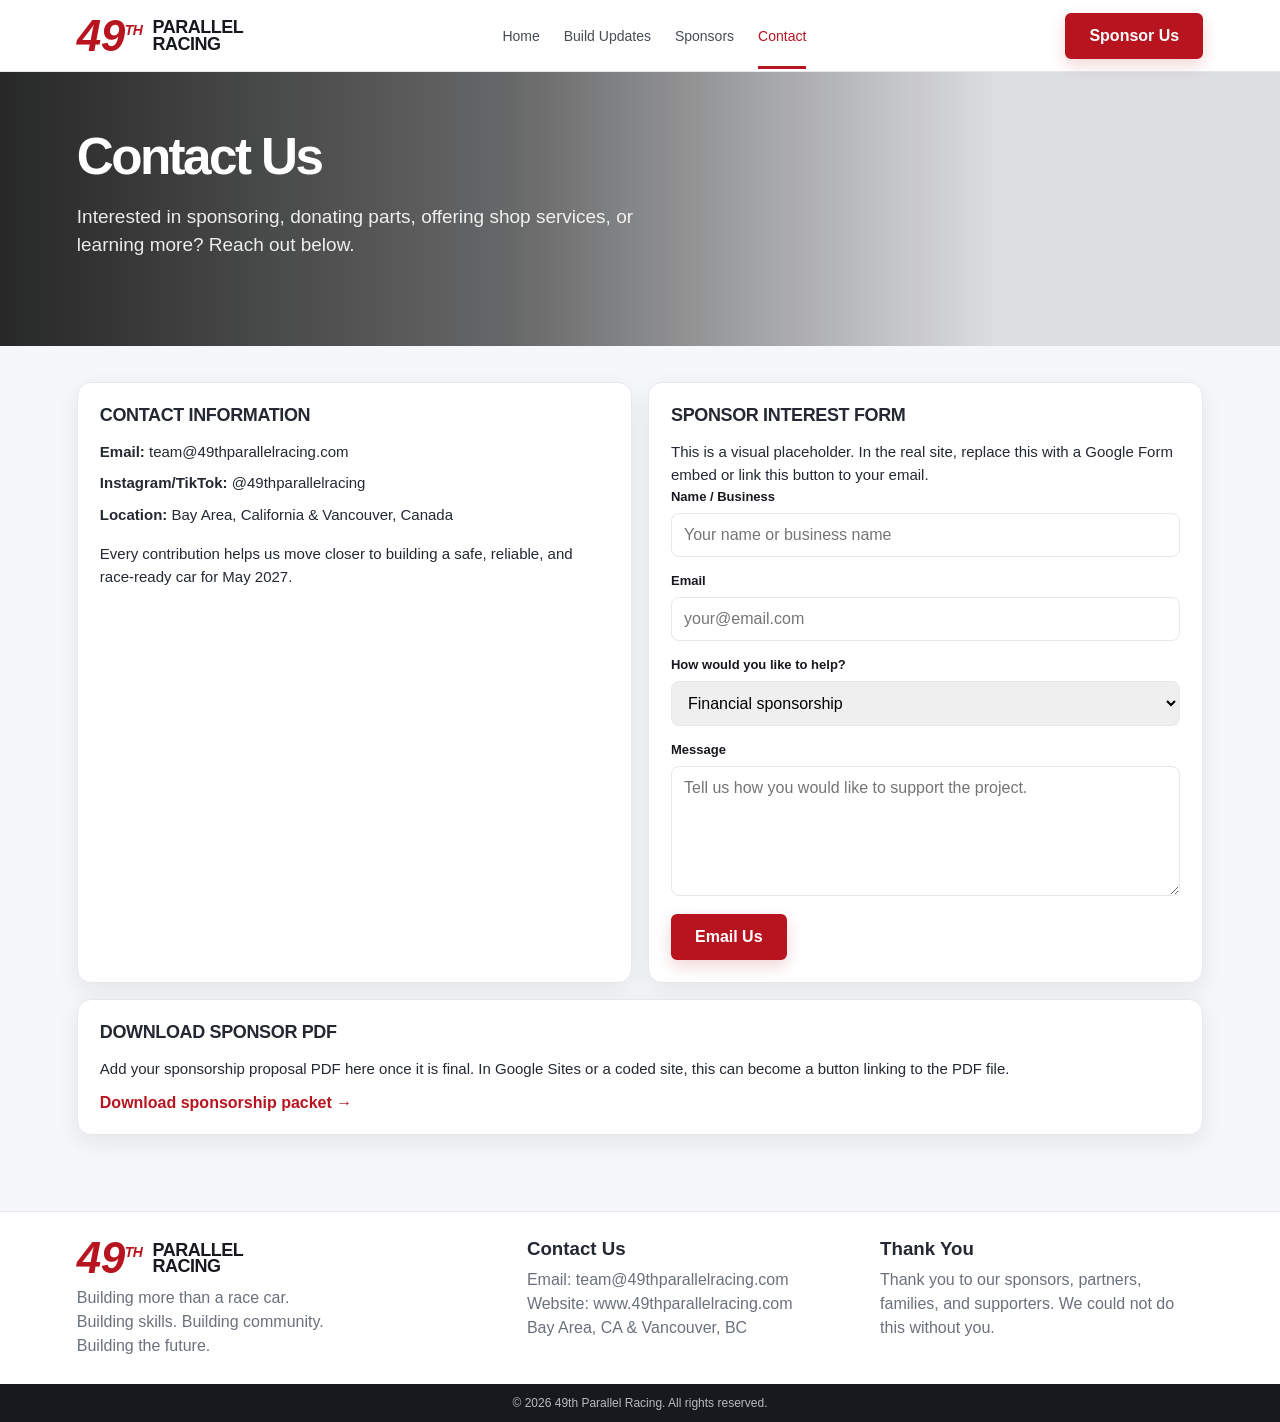
==== contact.html @ cd092ab9 "Add files via upload" ====
<!DOCTYPE html>
<html lang="en">
<head>
  <meta charset="UTF-8" />
  <meta name="viewport" content="width=device-width, initial-scale=1.0" />
  <title>Contact | 49th Parallel Racing</title>
  <link rel="stylesheet" href="styles.css" />
</head>
<body>

<header class="nav">
  <a class="logo" href="index.html">
    <div class="logo-number">49<sup style="font-size:14px;">TH</sup></div>
    <div class="logo-text">PARALLEL<br>RACING</div>
  </a>
  <nav class="nav-links">
    <a href="index.html">Home</a>
    <a href="updates.html">Build Updates</a>
    <a href="sponsors.html">Sponsors</a>
    <a href="contact.html" class="active">Contact</a>
  </nav>
  <a class="btn" href="contact.html">Sponsor Us</a>
</header>


<section class="hero small">
  <div class="hero-content">
    <h1>Contact Us</h1>
    <p>Interested in sponsoring, donating parts, offering shop services, or learning more? Reach out below.</p>
  </div>
</section>

<main class="wrap">
  <section class="page-grid">
    <div class="card half">
      <h2>Contact Information</h2>
      <p><strong>Email:</strong> team@49thparallelracing.com</p>
      <p style="margin-top:8px;"><strong>Instagram/TikTok:</strong> @49thparallelracing</p>
      <p style="margin-top:8px;"><strong>Location:</strong> Bay Area, California & Vancouver, Canada</p>
      <p style="margin-top:16px;">Every contribution helps us move closer to building a safe, reliable, and race-ready car for May 2027.</p>
    </div>

    <div class="card half form-box">
      <h2>Sponsor Interest Form</h2>
      <p>This is a visual placeholder. In the real site, replace this with a Google Form embed or link this button to your email.</p>
      <form>
        <label>Name / Business</label>
        <input type="text" placeholder="Your name or business name" />
        <label>Email</label>
        <input type="email" placeholder="your@email.com" />
        <label>How would you like to help?</label>
        <select>
          <option>Financial sponsorship</option>
          <option>Parts donation</option>
          <option>Shop service / labor</option>
          <option>Other</option>
        </select>
        <label>Message</label>
        <textarea placeholder="Tell us how you would like to support the project."></textarea>
        <a class="btn" href="mailto:team@49thparallelracing.com">Email Us</a>
      </form>
    </div>

    <div class="card wide">
      <h2>Download Sponsor PDF</h2>
      <p>Add your sponsorship proposal PDF here once it is final. In Google Sites or a coded site, this can become a button linking to the PDF file.</p>
      <a class="red-link" href="#">Download sponsorship packet →</a>
    </div>
  </section>
</main>


<footer class="footer" id="contact">
  <div>
    <div class="logo">
      <div class="logo-number">49<sup style="font-size:14px;">TH</sup></div>
      <div class="logo-text">PARALLEL<br>RACING</div>
    </div>
    <p>Building more than a race car.<br>Building skills. Building community.<br>Building the future.</p>
  </div>
  <div>
    <h3>Contact Us</h3>
    <p>Email: team@49thparallelracing.com<br>Website: www.49thparallelracing.com<br>Bay Area, CA & Vancouver, BC</p>
  </div>
  <div>
    <h3>Thank You</h3>
    <p>Thank you to our sponsors, partners, families, and supporters. We could not do this without you.</p>
  </div>
</footer>
<div class="copyright">© 2026 49th Parallel Racing. All rights reserved.</div>

</body>
</html>
---- styles.css ----
:root {
  --red: #b8141f;
  --red-dark: #8f1019;
  --dark: #17191f;
  --text: #242833;
  --muted: #6a707d;
  --line: #e6e8ee;
  --card: #ffffff;
  --bg: #f6f7f9;
  --soft-red: #fff1f2;
  --shadow: 0 8px 24px rgba(15, 23, 42, 0.08);
  --radius: 14px;
  --max: 1180px;
}

* { box-sizing: border-box; }

html { scroll-behavior: smooth; }

body {
  margin: 0;
  font-family: Inter, Arial, Helvetica, sans-serif;
  background: var(--bg);
  color: var(--text);
}

a { color: inherit; text-decoration: none; }

img { max-width: 100%; display: block; }

.nav {
  height: 72px;
  background: #fff;
  display: flex;
  align-items: center;
  justify-content: space-between;
  padding: 0 6vw;
  border-bottom: 1px solid var(--line);
  position: sticky;
  top: 0;
  z-index: 10;
}

.logo {
  display: flex;
  align-items: center;
  gap: 10px;
  font-weight: 900;
  letter-spacing: -0.03em;
  line-height: 0.9;
}

.logo-number {
  font-size: 44px;
  color: var(--red);
  font-style: italic;
}

.logo-text {
  font-size: 18px;
  color: var(--dark);
}

.nav-links {
  display: flex;
  gap: 24px;
  align-items: center;
  font-size: 14px;
}

.nav-links a {
  color: #1f2430;
  opacity: 0.82;
  padding: 26px 0 22px;
  border-bottom: 3px solid transparent;
}

.nav-links a:hover,
.nav-links a.active {
  color: var(--red);
  opacity: 1;
  border-bottom-color: var(--red);
}

.btn {
  background: var(--red);
  color: white;
  padding: 12px 22px;
  border-radius: 6px;
  font-weight: 800;
  display: inline-block;
  border: 2px solid var(--red);
  box-shadow: 0 6px 16px rgba(184, 20, 31, 0.18);
  transition: transform 0.15s ease, background 0.15s ease;
}

.btn:hover {
  background: var(--red-dark);
  border-color: var(--red-dark);
  transform: translateY(-1px);
}

.btn.secondary {
  background: rgba(0,0,0,0.15);
  border-color: rgba(255,255,255,0.65);
  box-shadow: none;
}

.btn.light {
  background: white;
  color: var(--red);
  border-color: white;
}

.hero {
  min-height: 390px;
  position: relative;
  display: flex;
  align-items: center;
  padding: 60px 6vw;
  color: white;
  overflow: hidden;
  background:
    linear-gradient(90deg, rgba(0,0,0,0.84) 0%, rgba(0,0,0,0.58) 40%, rgba(0,0,0,0.10) 78%),
    url('https://images.unsplash.com/photo-1503376780353-7e6692767b70?auto=format&fit=crop&w=2400&q=80') center/cover;
}

.hero.small {
  min-height: 260px;
}

.hero-content {
  max-width: 560px;
  position: relative;
  z-index: 2;
}

.hero h1 {
  font-size: clamp(42px, 5vw, 72px);
  line-height: 0.96;
  margin: 0 0 22px;
  letter-spacing: -0.05em;
}

.hero.small h1 {
  font-size: clamp(38px, 4vw, 58px);
}

.hero p {
  font-size: 19px;
  line-height: 1.45;
  margin: 0 0 28px;
  color: rgba(255,255,255,0.9);
}

.hero-actions {
  display: flex;
  gap: 14px;
  flex-wrap: wrap;
}

.wrap {
  width: min(var(--max), calc(100% - 12vw));
  margin: 0 auto;
  padding: 18px 0 54px;
}

.snapshot {
  display: grid;
  grid-template-columns: repeat(6, 1fr);
  gap: 0;
  background: white;
  border: 1px solid var(--line);
  border-radius: var(--radius);
  box-shadow: var(--shadow);
  overflow: hidden;
  margin-top: -42px;
  position: relative;
  z-index: 4;
}

.snap-item {
  padding: 22px 18px;
  border-right: 1px solid var(--line);
  display: flex;
  gap: 12px;
  align-items: center;
}

.snap-item:last-child { border-right: none; }

.snap-icon {
  font-size: 25px;
  color: var(--red);
  flex: 0 0 auto;
}

.label {
  font-size: 11px;
  font-weight: 900;
  letter-spacing: 0.08em;
  color: var(--dark);
  text-transform: uppercase;
  margin-bottom: 4px;
}

.snap-item p {
  margin: 0;
  color: var(--text);
  font-size: 13px;
  line-height: 1.25;
}

.grid {
  display: grid;
  grid-template-columns: repeat(12, 1fr);
  gap: 16px;
  margin-top: 16px;
}

.card {
  background: var(--card);
  border: 1px solid var(--line);
  border-radius: var(--radius);
  box-shadow: var(--shadow);
  padding: 22px;
}

.card h2, .section h2 {
  margin: 0 0 14px;
  font-size: 18px;
  text-transform: uppercase;
  letter-spacing: -0.02em;
}

.card p, .section p {
  color: var(--text);
  line-height: 1.55;
  margin: 0;
  font-size: 15px;
}

.about { grid-column: span 4; }
.why { grid-column: span 8; }

.why-grid {
  display: grid;
  grid-template-columns: repeat(5, 1fr);
  gap: 14px;
  text-align: center;
}

.why-box {
  border-left: 1px solid var(--line);
  padding: 8px 10px;
}

.why-box:first-child { border-left: none; }

.why-icon {
  font-size: 35px;
  color: var(--red);
  margin-bottom: 8px;
}

.why-box strong {
  display: block;
  font-size: 13px;
  margin-bottom: 6px;
}

.why-box span {
  color: var(--muted);
  font-size: 12px;
  line-height: 1.35;
  display: block;
}

.team { grid-column: span 4; }
.plan { grid-column: span 5; }
.funding { grid-column: span 3; }

.team-grid {
  display: grid;
  grid-template-columns: repeat(4, 1fr);
  gap: 12px;
}

.person {
  background: #f8f9fb;
  border: 1px solid var(--line);
  border-radius: 10px;
  overflow: hidden;
  text-align: center;
}

.avatar {
  height: 80px;
  background: linear-gradient(135deg, #d8dce5, #f1f2f5);
  display: flex;
  align-items: center;
  justify-content: center;
  font-size: 34px;
}

.person strong {
  display: block;
  font-size: 12px;
  margin-top: 8px;
}

.person span {
  display: block;
  color: var(--red);
  font-size: 10px;
  font-weight: 800;
  margin: 3px 0 8px;
}

.timeline {
  display: grid;
  grid-template-columns: repeat(4, 1fr);
  gap: 10px;
  position: relative;
  margin-top: 18px;
}

.phase {
  border: 1px solid var(--line);
  border-radius: 10px;
  padding: 14px 10px;
  text-align: center;
  background: #fff;
}

.phase small {
  color: var(--red);
  font-weight: 900;
  display: block;
  margin-bottom: 6px;
}

.phase strong {
  font-size: 13px;
  display: block;
  margin-bottom: 4px;
}

.phase span {
  color: var(--muted);
  font-size: 11px;
  line-height: 1.35;
  display: block;
}

.amount {
  font-size: 24px;
  font-weight: 900;
  color: var(--red);
  margin: 8px 0 6px;
}

.progress-track {
  width: 100%;
  height: 15px;
  background: #dde0e6;
  border-radius: 999px;
  overflow: hidden;
  margin: 12px 0;
}

.progress-fill {
  height: 100%;
  width: var(--progress, 0%);
  background: linear-gradient(90deg, var(--red), #e64b55);
}

.sponsor-table { grid-column: span 5; overflow-x: auto; }

table {
  width: 100%;
  border-collapse: collapse;
  font-size: 12px;
  margin-top: 8px;
}

th, td {
  border: 1px solid var(--line);
  padding: 8px 7px;
  text-align: center;
}

th {
  background: var(--red);
  color: white;
  text-transform: uppercase;
  font-size: 11px;
}

td:first-child {
  text-align: left;
  font-weight: 700;
  color: #333;
}

.partners { grid-column: span 4; }

.partner-logos {
  display: grid;
  grid-template-columns: repeat(3, 1fr);
  gap: 12px;
  margin-top: 16px;
}

.partner-logo {
  min-height: 54px;
  border: 1px solid var(--line);
  border-radius: 10px;
  display: flex;
  align-items: center;
  justify-content: center;
  color: var(--muted);
  font-weight: 900;
  background: #fafafa;
  text-align: center;
  padding: 8px;
}

.follow { grid-column: span 3; }

.socials {
  display: grid;
  gap: 12px;
  margin-top: 16px;
}

.social {
  display: flex;
  align-items: center;
  gap: 10px;
  color: var(--text);
  font-size: 14px;
}

.red-link {
  color: var(--red);
  font-weight: 800;
  display: inline-block;
  margin-top: 14px;
}

.section {
  margin-top: 18px;
}

.page-grid {
  display: grid;
  grid-template-columns: repeat(12, 1fr);
  gap: 16px;
  margin-top: 18px;
}

.wide { grid-column: span 12; }
.half { grid-column: span 6; }
.third { grid-column: span 4; }
.two-third { grid-column: span 8; }

.update-card {
  display: grid;
  grid-template-columns: 170px 1fr;
  gap: 18px;
  align-items: stretch;
}

.update-date {
  background: var(--soft-red);
  border: 1px solid #ffd7dc;
  border-radius: 12px;
  padding: 16px;
  color: var(--red);
  font-weight: 900;
  display: flex;
  align-items: center;
  justify-content: center;
  text-align: center;
  min-height: 130px;
}

.form-box input,
.form-box textarea,
.form-box select {
  width: 100%;
  border: 1px solid var(--line);
  border-radius: 8px;
  padding: 12px;
  margin: 8px 0 14px;
  font: inherit;
}

.form-box label {
  font-size: 13px;
  font-weight: 800;
  color: var(--dark);
}

.form-box textarea { min-height: 130px; resize: vertical; }

.footer {
  margin-top: 22px;
  padding: 26px 6vw;
  background: white;
  border-top: 1px solid var(--line);
  display: grid;
  grid-template-columns: 1.3fr 1fr 1fr;
  gap: 30px;
  align-items: start;
}

.footer p {
  margin: 8px 0 0;
  color: var(--muted);
  line-height: 1.5;
}

.footer h3 { margin: 0 0 8px; }

.copyright {
  background: var(--dark);
  color: rgba(255,255,255,0.7);
  text-align: center;
  padding: 12px;
  font-size: 12px;
}

@media (max-width: 1050px) {
  .nav-links { display: none; }
  .snapshot { grid-template-columns: repeat(2, 1fr); }
  .snap-item { border-right: none; border-bottom: 1px solid var(--line); }
  .about, .why, .team, .plan, .funding, .sponsor-table, .partners, .follow,
  .wide, .half, .third, .two-third { grid-column: span 12; }
  .why-grid { grid-template-columns: repeat(2, 1fr); }
  .timeline { grid-template-columns: repeat(2, 1fr); }
  .footer { grid-template-columns: 1fr; }
}

@media (max-width: 600px) {
  .nav { padding: 0 18px; }
  .logo-number { font-size: 34px; }
  .logo-text { font-size: 14px; }
  .hero { padding: 42px 18px 80px; }
  .wrap { width: calc(100% - 36px); padding: 16px 0 40px; }
  .snapshot { grid-template-columns: 1fr; }
  .why-grid, .timeline, .team-grid, .partner-logos, .update-card { grid-template-columns: 1fr; }
  .hero-actions { flex-direction: column; }
}
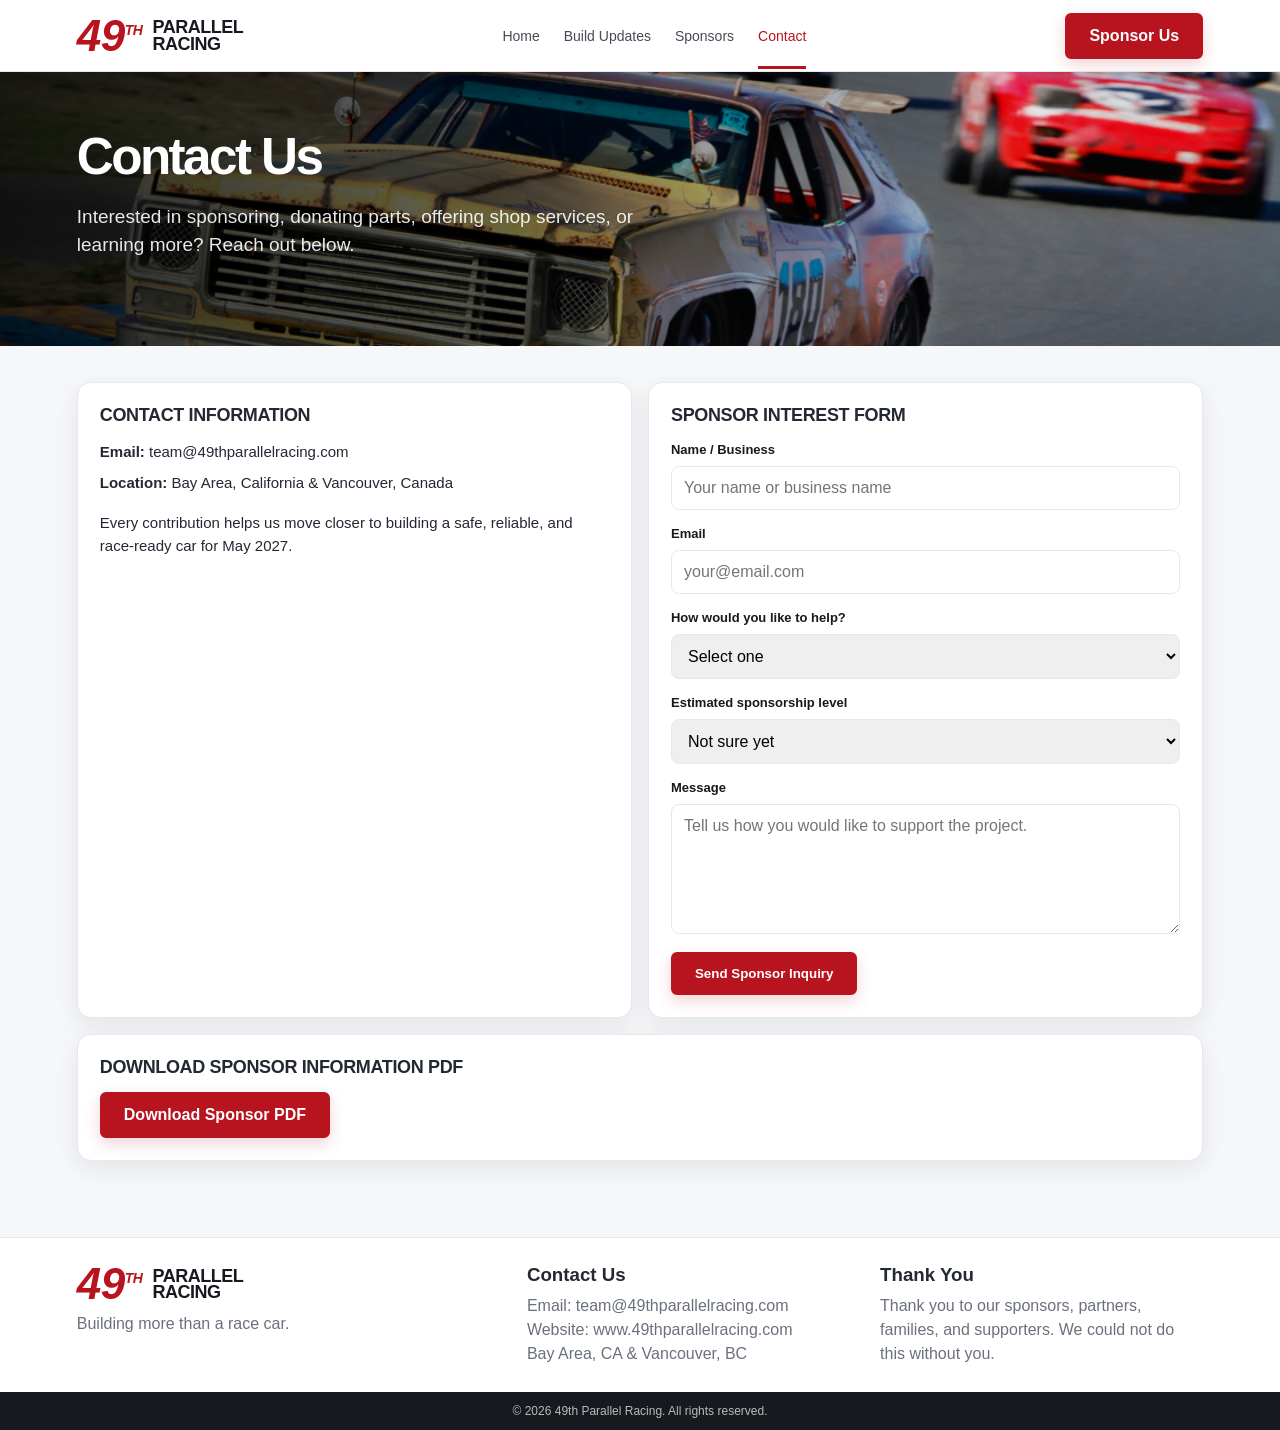
==== commit 74bca932: "Update website design and team section" ====
--- a/contact.html
+++ b/contact.html
@@ -35,37 +35,66 @@
     <div class="card half">
       <h2>Contact Information</h2>
       <p><strong>Email:</strong> team@49thparallelracing.com</p>
-      <p style="margin-top:8px;"><strong>Instagram/TikTok:</strong> @49thparallelracing</p>
       <p style="margin-top:8px;"><strong>Location:</strong> Bay Area, California & Vancouver, Canada</p>
       <p style="margin-top:16px;">Every contribution helps us move closer to building a safe, reliable, and race-ready car for May 2027.</p>
     </div>
 
     <div class="card half form-box">
       <h2>Sponsor Interest Form</h2>
-      <p>This is a visual placeholder. In the real site, replace this with a Google Form embed or link this button to your email.</p>
-      <form>
-        <label>Name / Business</label>
-        <input type="text" placeholder="Your name or business name" />
-        <label>Email</label>
-        <input type="email" placeholder="your@email.com" />
-        <label>How would you like to help?</label>
-        <select>
-          <option>Financial sponsorship</option>
-          <option>Parts donation</option>
-          <option>Shop service / labor</option>
-          <option>Other</option>
-        </select>
-        <label>Message</label>
-        <textarea placeholder="Tell us how you would like to support the project."></textarea>
-        <a class="btn" href="mailto:team@49thparallelracing.com">Email Us</a>
-      </form>
+      <form action="https://formspree.io/f/mzdlzpkq" method="POST">
+  <label>Name / Business</label>
+  <input 
+    type="text" 
+    name="name" 
+    placeholder="Your name or business name" 
+    required 
+  />
+
+  <label>Email</label>
+  <input 
+    type="email" 
+    name="email" 
+    placeholder="your@email.com" 
+    required 
+  />
+
+  <label>How would you like to help?</label>
+  <select name="support_type" required>
+    <option value="">Select one</option>
+    <option value="Financial sponsorship">Financial sponsorship</option>
+    <option value="Parts donation">Parts donation</option>
+    <option value="Shop service / labor">Shop service / labor</option>
+    <option value="Other">Other</option>
+  </select>
+
+  <label>Estimated sponsorship level</label>
+  <select name="sponsorship_level">
+    <option value="">Not sure yet</option>
+    <option value="Bronze: $50-$250">Bronze: $50-$250</option>
+    <option value="Silver: $250-$500">Silver: $250-$500</option>
+    <option value="Gold: $500-$1,000+">Gold: $500-$1,000+</option>
+    <option value="Shop Partner">Shop Partner</option>
+  </select>
+
+  <label>Message</label>
+  <textarea 
+    name="message" 
+    placeholder="Tell us how you would like to support the project."
+    required
+  ></textarea>
+
+  <!-- Simple spam trap: real users will not see this -->
+  <input type="text" name="_gotcha" style="display:none">
+
+  <button class="btn" type="submit">Send Sponsor Inquiry</button>
+</form>
     </div>
 
     <div class="card wide">
-      <h2>Download Sponsor PDF</h2>
-      <p>Add your sponsorship proposal PDF here once it is final. In Google Sites or a coded site, this can become a button linking to the PDF file.</p>
-      <a class="red-link" href="#">Download sponsorship packet →</a>
-    </div>
+      <h2>Download Sponsor Information PDF</h2>
+<a class="btn" href="downloads/sponsor-packet.pdf" download>
+  Download Sponsor PDF
+</a>    </div>
   </section>
 </main>
 
@@ -76,7 +105,7 @@
       <div class="logo-number">49<sup style="font-size:14px;">TH</sup></div>
       <div class="logo-text">PARALLEL<br>RACING</div>
     </div>
-    <p>Building more than a race car.<br>Building skills. Building community.<br>Building the future.</p>
+    <p>Building more than a race car.</p>
   </div>
   <div>
     <h3>Contact Us</h3>
--- a/styles.css
+++ b/styles.css
@@ -123,7 +123,7 @@
   overflow: hidden;
   background:
     linear-gradient(90deg, rgba(0,0,0,0.84) 0%, rgba(0,0,0,0.58) 40%, rgba(0,0,0,0.10) 78%),
-    url('https://images.unsplash.com/photo-1503376780353-7e6692767b70?auto=format&fit=crop&w=2400&q=80') center/cover;
+    url('assets/lemons2.jpg') center/cover;
 }
 
 .hero.small {
@@ -259,9 +259,19 @@
 .why-box:first-child { border-left: none; }
 
 .why-icon {
-  font-size: 35px;
-  color: var(--red);
-  margin-bottom: 8px;
+  width: 41px;
+  height: 41px;
+  color: var(--red);
+  margin: 4px auto 18px;
+  display: flex;
+  align-items: center;
+  justify-content: center;
+}
+
+.why-icon svg {
+  width: 46px;
+  height: 46px;
+  stroke-width: 1.9;
 }
 
 .why-box strong {
@@ -296,12 +306,38 @@
 }
 
 .avatar {
-  height: 80px;
+  height: 110px;
   background: linear-gradient(135deg, #d8dce5, #f1f2f5);
+  overflow: hidden;
   display: flex;
   align-items: center;
   justify-content: center;
-  font-size: 34px;
+}
+
+.avatar img,
+.team-img {
+  width: 100%;
+  height: 100%;
+  object-fit: cover;
+}
+
+/* Individual image positioning */
+/* Individual team image crops */
+
+.max-img {
+  transform: scale(1.15) translateY(5%);
+}
+
+.xavier-img {
+  transform: scale(2.5) translate(-7%, 18%);
+}
+
+.thomas-img {
+  transform: scale(2.6) translate(-7%, -1%);
+}
+
+.adam-img {
+  transform: scale(1) translateY(0%);
 }
 
 .person strong {
@@ -441,6 +477,14 @@
   gap: 10px;
   color: var(--text);
   font-size: 14px;
+}
+
+.social svg {
+  width: 20px;
+  height: 20px;
+  color: var(--red);
+  stroke-width: 2;
+  flex-shrink: 0;
 }
 
 .red-link {
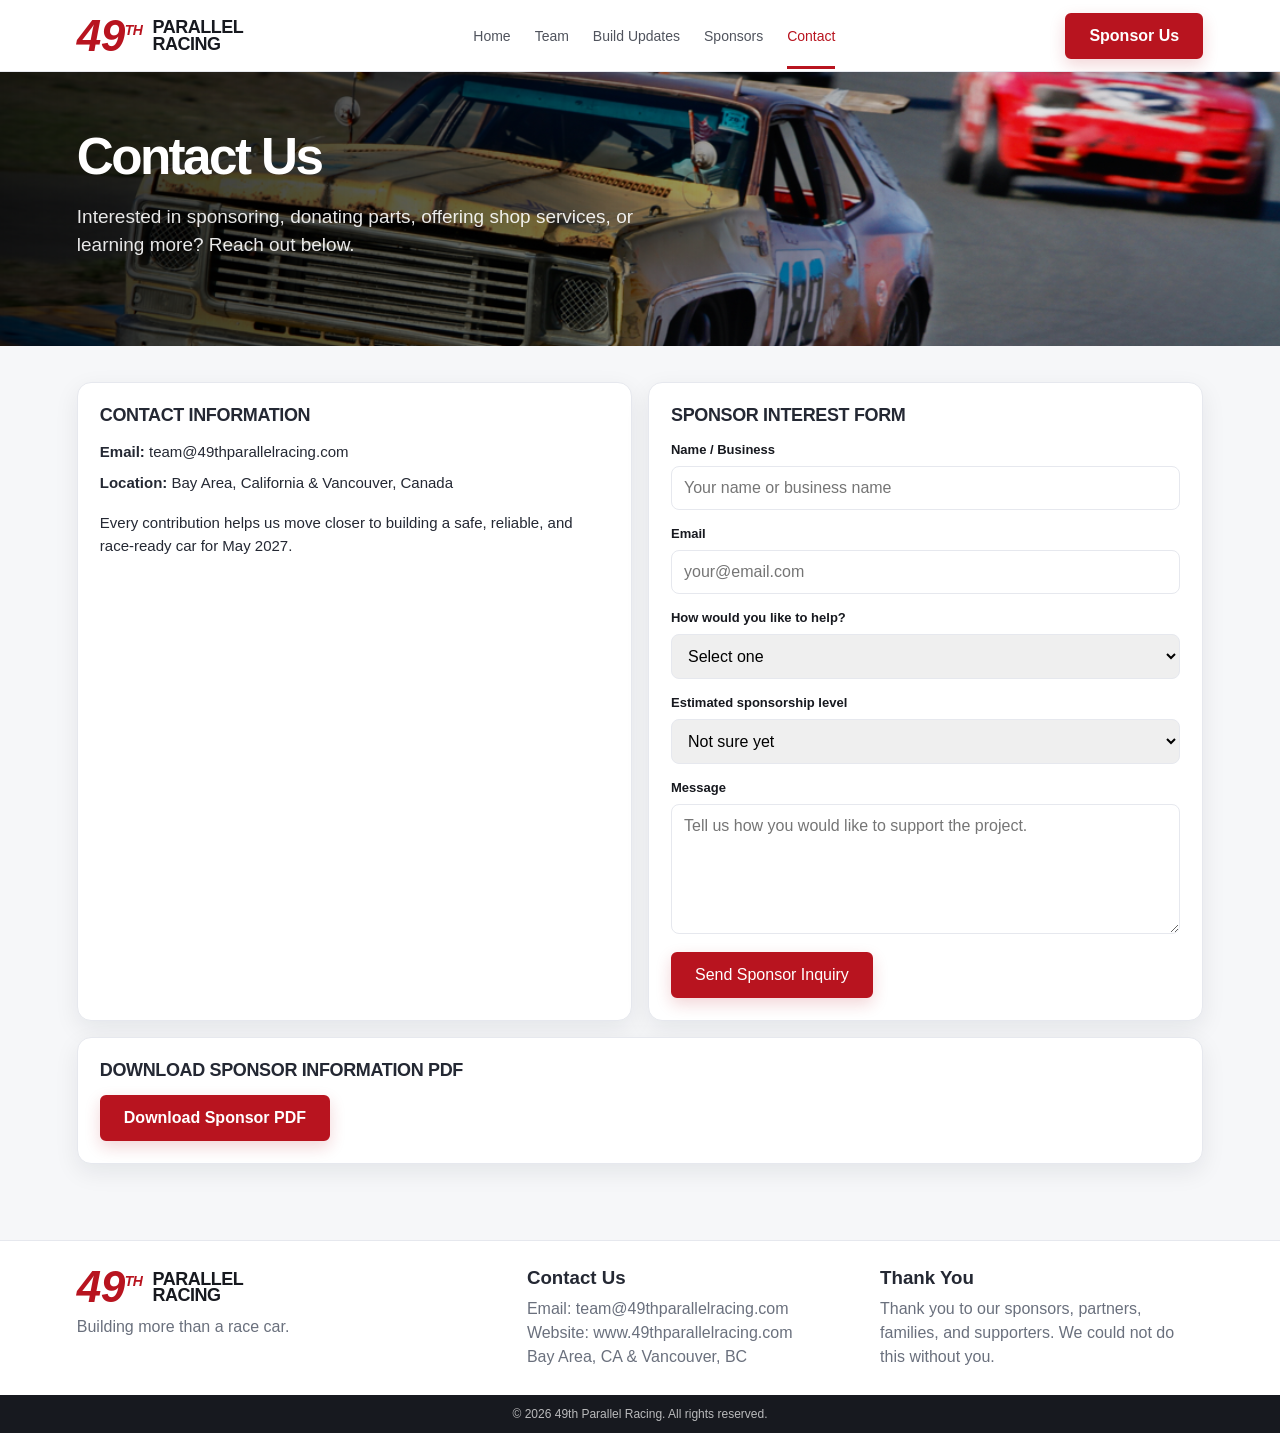
==== commit 2889cf30: "Huge changes team page added code refined" ====
--- a/contact.html
+++ b/contact.html
@@ -15,6 +15,7 @@
   </a>
   <nav class="nav-links">
     <a href="index.html">Home</a>
+    <a href="team.html">Team</a>
     <a href="updates.html">Build Updates</a>
     <a href="sponsors.html">Sponsors</a>
     <a href="contact.html" class="active">Contact</a>
--- a/styles.css
+++ b/styles.css
@@ -598,3 +598,508 @@
   .why-grid, .timeline, .team-grid, .partner-logos, .update-card { grid-template-columns: 1fr; }
   .hero-actions { flex-direction: column; }
 }
+
+/* ================================
+   Team Page
+================================ */
+
+.team-hero {
+  background:
+    linear-gradient(135deg, rgba(8, 11, 18, 0.92), rgba(8, 11, 18, 0.72)),
+    url("assets/hero-car.jpg") center/cover;
+  color: white;
+  padding: 95px 0 75px;
+}
+
+.team-hero h1 {
+  max-width: 850px;
+  font-size: clamp(42px, 6vw, 76px);
+  line-height: 0.95;
+  letter-spacing: -2px;
+  margin: 0 0 22px;
+}
+
+.team-hero p {
+  max-width: 780px;
+  font-size: 18px;
+  line-height: 1.7;
+  color: rgba(255, 255, 255, 0.82);
+}
+
+.team-intro {
+  display: grid;
+  grid-template-columns: 1.4fr 0.8fr;
+  gap: 28px;
+  align-items: stretch;
+  padding: 70px 0 30px;
+}
+
+.team-intro h2 {
+  font-size: clamp(30px, 4vw, 48px);
+  margin-bottom: 16px;
+}
+
+.team-intro p {
+  color: var(--muted);
+  line-height: 1.7;
+  font-size: 16px;
+}
+
+.team-intro-card {
+  background: white;
+  border: 1px solid rgba(20, 24, 34, 0.08);
+  border-radius: 24px;
+  padding: 28px;
+  box-shadow: 0 18px 45px rgba(20, 24, 34, 0.08);
+  display: flex;
+  flex-direction: column;
+  justify-content: center;
+}
+
+.team-intro-card svg {
+  width: 42px;
+  height: 42px;
+  color: var(--red);
+  margin-bottom: 18px;
+}
+
+.team-intro-card strong {
+  font-size: 22px;
+  line-height: 1.2;
+  margin-bottom: 12px;
+}
+
+.team-intro-card span {
+  color: var(--muted);
+  line-height: 1.6;
+}
+
+.team-members-large {
+  display: grid;
+  gap: 34px;
+  padding: 45px 0 70px;
+}
+
+.team-member-large {
+  display: grid;
+  grid-template-columns: 0.9fr 1.1fr;
+  gap: 34px;
+  align-items: center;
+  background: white;
+  border: 1px solid rgba(20, 24, 34, 0.08);
+  border-radius: 28px;
+  padding: 22px;
+  box-shadow: 0 18px 50px rgba(20, 24, 34, 0.08);
+}
+
+.team-member-large.reverse {
+  grid-template-columns: 1.1fr 0.9fr;
+}
+
+.team-member-large.reverse .member-photo {
+  order: 2;
+}
+
+.member-photo {
+  height: 390px;
+  border-radius: 22px;
+  overflow: hidden;
+  background: #f1f2f5;
+}
+
+.member-photo img {
+  width: 100%;
+  height: 100%;
+  object-fit: cover;
+  transform-origin: center center;
+}
+
+.member-info {
+  padding: 22px;
+}
+
+.member-role {
+  color: var(--red);
+  font-weight: 800;
+  text-transform: uppercase;
+  letter-spacing: 0.08em;
+  font-size: 13px;
+  margin-bottom: 10px;
+}
+
+.member-info h2 {
+  font-size: clamp(34px, 4vw, 54px);
+  margin: 0 0 16px;
+}
+
+.member-info p {
+  color: var(--muted);
+  line-height: 1.75;
+  margin-bottom: 14px;
+}
+
+/* Individual team page image adjustments */
+.max-team-page {
+  object-position: center 44%;
+  transform: scale(1.04);
+}
+
+.xavier-team-page {
+  object-position: 58% 28%;
+  transform: scale(1.14);
+}
+
+.thomas-team-page {
+  object-position: 60% 36%;
+  transform: scale(1.14);
+}
+
+.adam-team-page {
+  object-position: center 30%;
+  transform: scale(1.00);
+}
+
+.friendship-section {
+  padding: 30px 0 75px;
+}
+
+.centered {
+  text-align: center;
+  max-width: 780px;
+  margin-left: auto;
+  margin-right: auto;
+}
+
+.friendship-grid {
+  display: grid;
+  grid-template-columns: repeat(4, 1fr);
+  gap: 18px;
+  margin-top: 34px;
+}
+
+.friendship-card {
+  background: white;
+  border: 1px solid rgba(20, 24, 34, 0.08);
+  border-radius: 22px;
+  padding: 26px;
+  box-shadow: 0 14px 38px rgba(20, 24, 34, 0.06);
+}
+
+.friendship-card svg {
+  width: 34px;
+  height: 34px;
+  color: var(--red);
+  margin-bottom: 16px;
+}
+
+.friendship-card h3 {
+  margin-bottom: 10px;
+}
+
+.friendship-card p {
+  color: var(--muted);
+  line-height: 1.6;
+  font-size: 15px;
+}
+
+.team-cta {
+  background:
+    linear-gradient(135deg, rgba(184, 20, 31, 0.96), rgba(120, 12, 22, 0.96));
+  color: white;
+  border-radius: 30px;
+  padding: 48px;
+  margin-bottom: 80px;
+  box-shadow: 0 20px 60px rgba(184, 20, 31, 0.25);
+}
+
+.team-cta h2 {
+  font-size: clamp(32px, 4vw, 52px);
+  margin-bottom: 14px;
+}
+
+.team-cta p {
+  max-width: 780px;
+  color: rgba(255, 255, 255, 0.84);
+  line-height: 1.7;
+  margin-bottom: 24px;
+}
+
+.team-cta .btn {
+  background: white;
+  color: var(--red);
+}
+
+.team-cta .red-link {
+  color: white;
+}
+
+.cta-buttons {
+  display: flex;
+  gap: 18px;
+  align-items: center;
+  flex-wrap: wrap;
+}
+
+.center-button {
+  display: flex;
+  justify-content: center;
+  margin-top: 28px;
+}
+
+/* Mobile adjustments */
+@media (max-width: 900px) {
+  .team-intro {
+    grid-template-columns: 1fr;
+  }
+
+  .team-member-large,
+  .team-member-large.reverse {
+    grid-template-columns: 1fr;
+  }
+
+  .team-member-large.reverse .member-photo {
+    order: 0;
+  }
+
+  .member-photo {
+    height: 330px;
+  }
+
+  .friendship-grid {
+    grid-template-columns: repeat(2, 1fr);
+  }
+}
+
+@media (max-width: 600px) {
+  .team-hero {
+    padding: 75px 0 55px;
+  }
+
+  .team-member-large {
+    padding: 14px;
+  }
+
+  .member-info {
+    padding: 14px;
+  }
+
+  .member-photo {
+    height: 280px;
+  }
+
+  .friendship-grid {
+    grid-template-columns: 1fr;
+  }
+
+  .team-cta {
+    padding: 32px 24px;
+    border-radius: 22px;
+  }
+}
+
+
+/* ================================
+   Final cleanup after team page update
+   Keeps original homepage sizing while adding the new Team page
+================================ */
+
+/* Keep the page selection bar simple and consistent */
+.nav .logo {
+  flex: 0 0 auto;
+}
+
+.nav-links {
+  display: flex;
+  gap: 24px;
+  align-items: center;
+  font-size: 14px;
+}
+
+.nav-links a {
+  color: #1f2430;
+  opacity: 0.78;
+  padding: 26px 0 22px;
+  border-bottom: 3px solid transparent;
+  font-weight: 500;
+}
+
+.nav-links a:hover,
+.nav-links a.active {
+  color: var(--red);
+  opacity: 1;
+  border-bottom-color: var(--red);
+}
+
+.nav-button {
+  display: none;
+}
+
+button.btn {
+  cursor: pointer;
+  font: inherit;
+}
+
+/* Clean Lucide icons in the homepage snapshot row */
+.snap-icon {
+  width: 34px;
+  height: 34px;
+  border-radius: 10px;
+  background: var(--soft-red);
+  color: var(--red);
+  display: flex;
+  align-items: center;
+  justify-content: center;
+  flex: 0 0 34px;
+  font-size: 0;
+}
+
+.snap-icon svg {
+  width: 19px;
+  height: 19px;
+  stroke-width: 2.2;
+}
+
+/* Clean Lucide icons in Why This Matters */
+.why-icon {
+  width: 64px;
+  height: 64px;
+  color: var(--red);
+  background: rgba(184, 20, 31, 0.07);
+  border-radius: 999px;
+  margin: 4px auto 16px;
+  display: flex;
+  align-items: center;
+  justify-content: center;
+}
+
+.why-icon svg {
+  width: 34px;
+  height: 34px;
+  stroke-width: 2;
+}
+
+.team-intro-card i,
+.friendship-card i,
+.social i,
+.why-icon i,
+.snap-icon i {
+  display: flex;
+  align-items: center;
+  justify-content: center;
+}
+
+/* Restore the original homepage Meet the Team card sizing */
+.team {
+  grid-column: span 4;
+}
+
+.team .team-grid {
+  grid-template-columns: repeat(4, 1fr);
+  gap: 12px;
+}
+
+.team .avatar {
+  height: 110px;
+}
+
+.team .person {
+  background: #f8f9fb;
+  border: 1px solid var(--line);
+  border-radius: 10px;
+  overflow: hidden;
+  text-align: center;
+  box-shadow: none;
+}
+
+.team .person strong {
+  display: block;
+  font-size: 12px;
+  margin-top: 8px;
+}
+
+.team .person span {
+  display: block;
+  color: var(--red);
+  font-size: 10px;
+  font-weight: 800;
+  margin: 3px 0 8px;
+}
+
+/* Keep your hand-tuned homepage image crops exactly intact */
+.avatar img,
+.team-img {
+  width: 100%;
+  height: 100%;
+  object-fit: cover;
+  transform-origin: center center;
+}
+
+.max-img {
+  transform: scale(1.15) translateY(5%);
+}
+
+.xavier-img {
+  transform: scale(2.5) translate(-7%, 18%);
+}
+
+.thomas-img {
+  transform: scale(2.6) translate(-7%, -1%);
+}
+
+.adam-img {
+  transform: scale(1) translateY(0%);
+}
+
+/* Make the Team page use the same visual language as the other subpages */
+.team-intro {
+  padding: 38px 0 22px;
+}
+
+.team-members-large {
+  padding: 24px 0 58px;
+}
+
+.team-cta {
+  margin-top: 0;
+}
+
+.center-button {
+  display: flex;
+  justify-content: flex-start;
+  margin-top: 22px;
+}
+
+/* Responsive cleanup */
+@media (max-width: 1050px) {
+  .nav-links {
+    display: none;
+  }
+
+  .about, .why, .team, .plan, .funding, .sponsor-table, .partners, .follow,
+  .wide, .half, .third, .two-third {
+    grid-column: span 12;
+  }
+}
+
+@media (max-width: 600px) {
+  .team .team-grid {
+    grid-template-columns: 1fr;
+  }
+
+  .team .avatar {
+    height: 260px;
+  }
+}
+
+.member-meta {
+  display: inline-block;
+  color: var(--red);
+  background: var(--soft-red);
+  border: 1px solid #ffd7dc;
+  border-radius: 999px;
+  padding: 7px 12px;
+  font-size: 14px;
+  font-weight: 900;
+  letter-spacing: 0.01em;
+  margin: -4px 0 18px;
+}
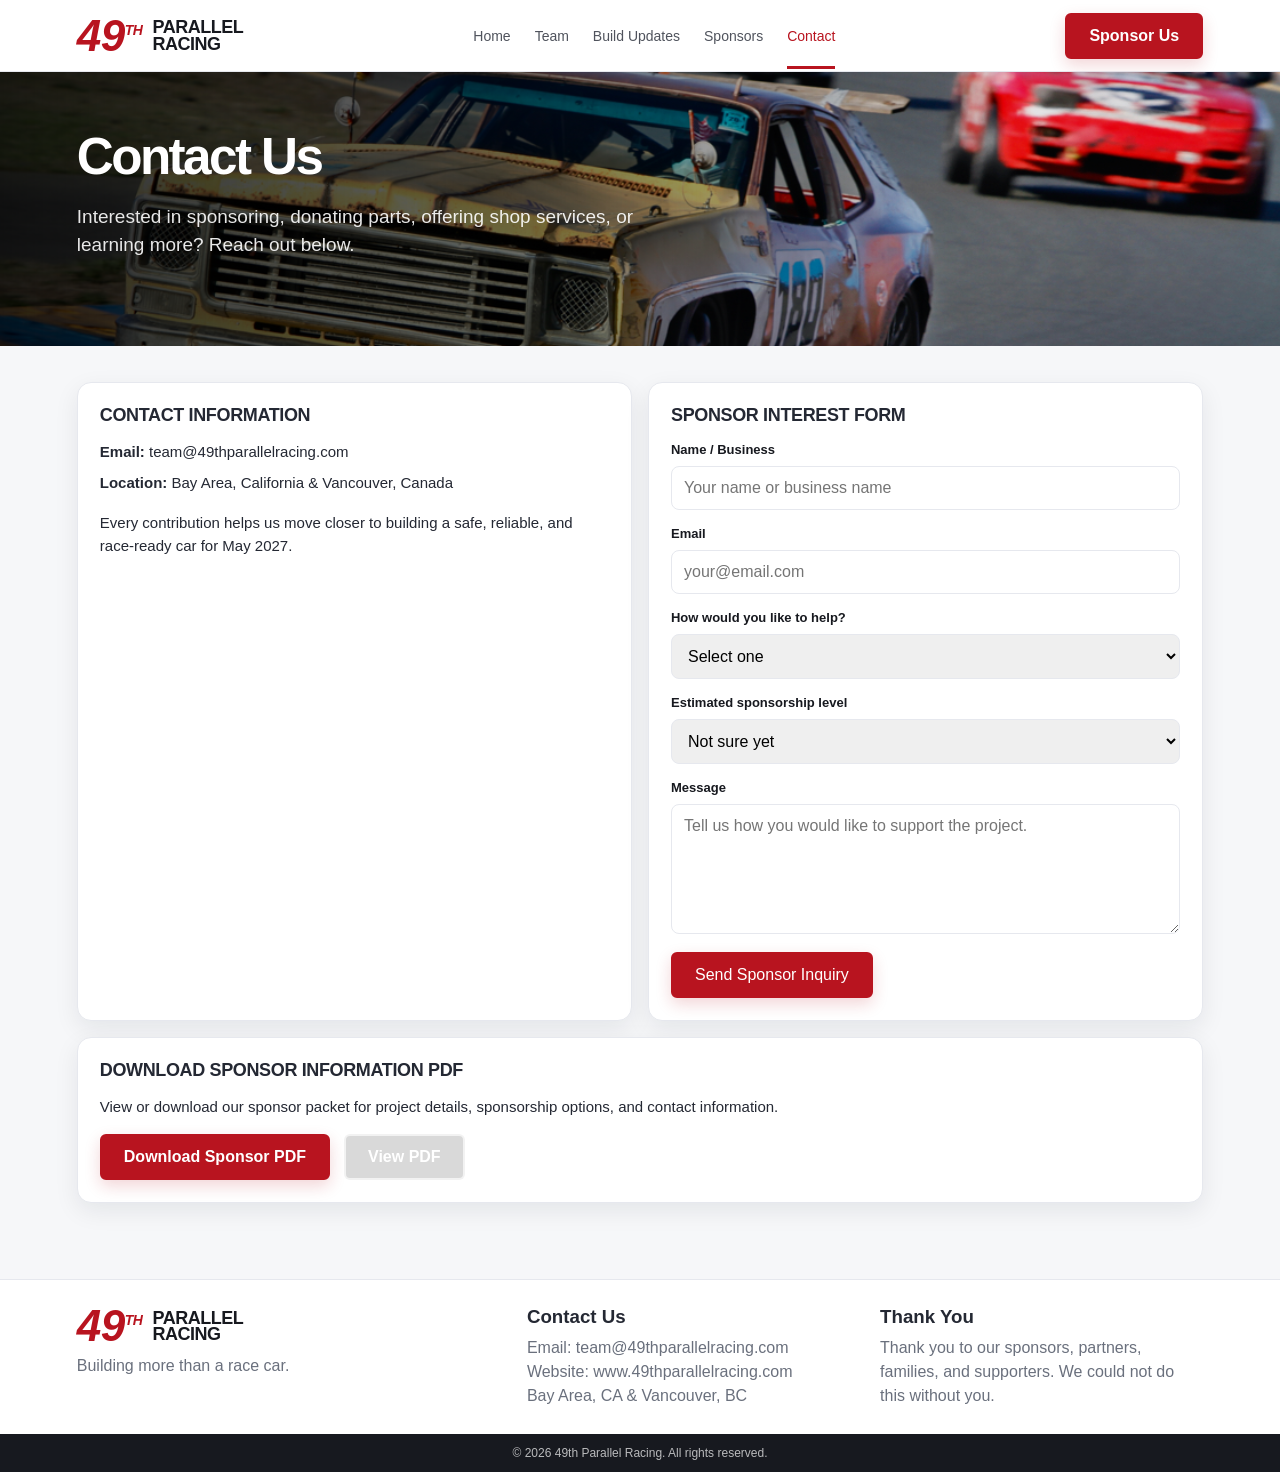
==== commit fedb1822: "Sponsor packet added" ====
--- a/contact.html
+++ b/contact.html
@@ -92,10 +92,21 @@
     </div>
 
     <div class="card wide">
-      <h2>Download Sponsor Information PDF</h2>
-<a class="btn" href="downloads/sponsor-packet.pdf" download>
-  Download Sponsor PDF
-</a>    </div>
+  <h2>Download Sponsor Information PDF</h2>
+  <p>
+    View or download our sponsor packet for project details, sponsorship options, and contact information.
+  </p>
+
+  <div class="hero-actions" style="margin-top:16px;">
+    <a class="btn" href="downloads/sponsor-packet.pdf" download>
+      Download Sponsor PDF
+    </a>
+
+    <a class="btn secondary" href="downloads/sponsor-packet.pdf" target="_blank" rel="noopener noreferrer">
+      View PDF
+    </a>
+  </div>
+</div>
   </section>
 </main>
 
--- a/styles.css
+++ b/styles.css
@@ -531,6 +531,43 @@
   min-height: 130px;
 }
 
+/* added manually for instagram mention on update page 6/23 */
+.instagram-note {
+  display: flex;
+  align-items: center;
+  gap: 10px;
+  background: white;
+  border: 1px solid var(--line);
+  border-left: 4px solid var(--red);
+  border-radius: 12px;
+  box-shadow: var(--shadow);
+  padding: 14px 16px;
+  margin: 18px 0 16px;
+  color: var(--text);
+  font-size: 14px;
+  line-height: 1.45;
+}
+
+.instagram-note svg {
+  width: 20px;
+  height: 20px;
+  color: var(--red);
+  flex-shrink: 0;
+}
+
+.instagram-note strong {
+  color: var(--red);
+}
+
+.instagram-note a {
+  color: var(--red);
+  text-decoration: none;
+}
+
+.instagram-note a:hover {
+  text-decoration: underline;
+}
+
 .form-box input,
 .form-box textarea,
 .form-box select {
@@ -710,8 +747,9 @@
 .member-photo img {
   width: 100%;
   height: 100%;
-  object-fit: cover;
+  object-fit: contain;
   transform-origin: center center;
+  background: #f1f2f5;
 }
 
 .member-info {
@@ -740,23 +778,21 @@
 
 /* Individual team page image adjustments */
 .max-team-page {
-  object-position: center 44%;
-  transform: scale(1.04);
+  transform: scale(1.65) translateY(11.5%);
+
 }
 
 .xavier-team-page {
-  object-position: 58% 28%;
-  transform: scale(1.14);
+    transform: scale(2.4) translate(-3.5%, 15%);
+
 }
 
 .thomas-team-page {
-  object-position: 60% 36%;
-  transform: scale(1.14);
+  transform: scale(2.5) translate(-4%, 0%);
 }
 
 .adam-team-page {
-  object-position: center 30%;
-  transform: scale(1.00);
+  transform: scale(3) translate(2%, 20%);
 }
 
 .friendship-section {
@@ -1047,7 +1083,7 @@
 }
 
 .adam-img {
-  transform: scale(1) translateY(0%);
+  transform: scale(3.3) translate(3%, 21.5%);
 }
 
 /* Make the Team page use the same visual language as the other subpages */
